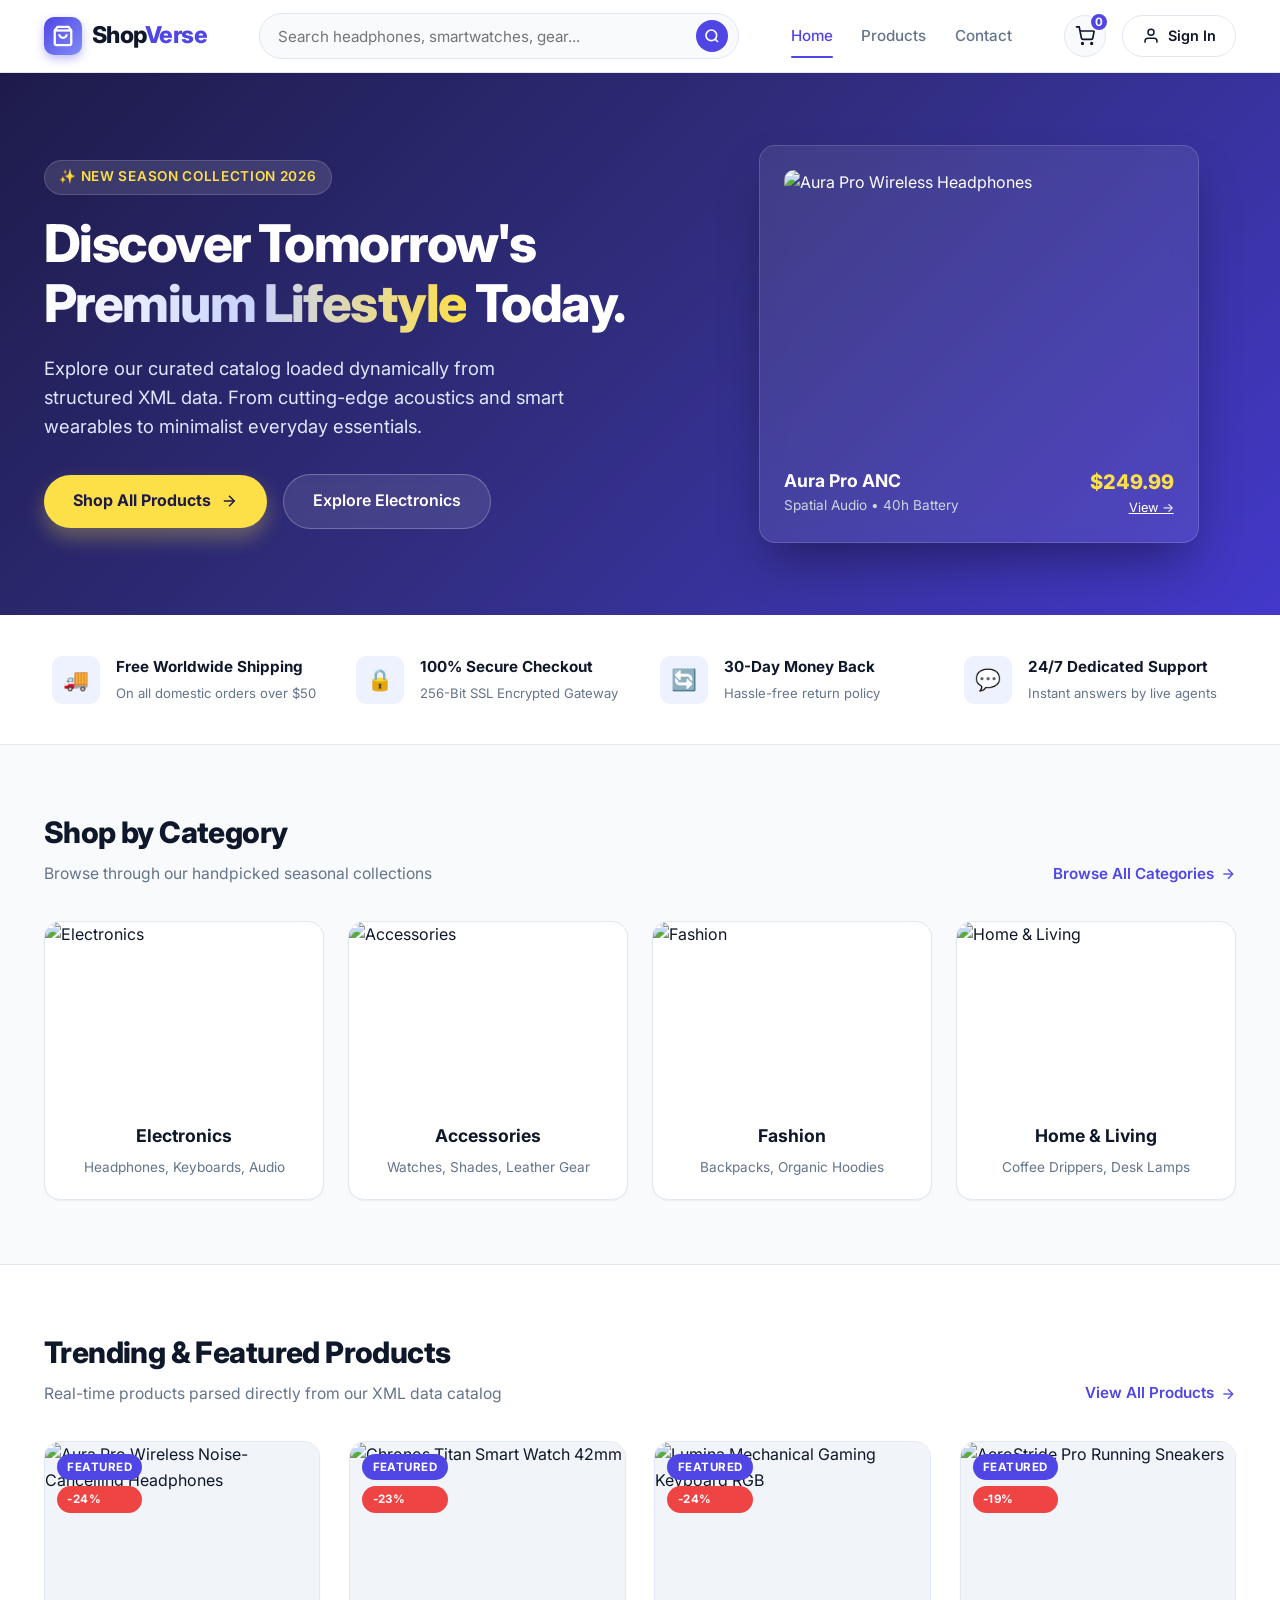
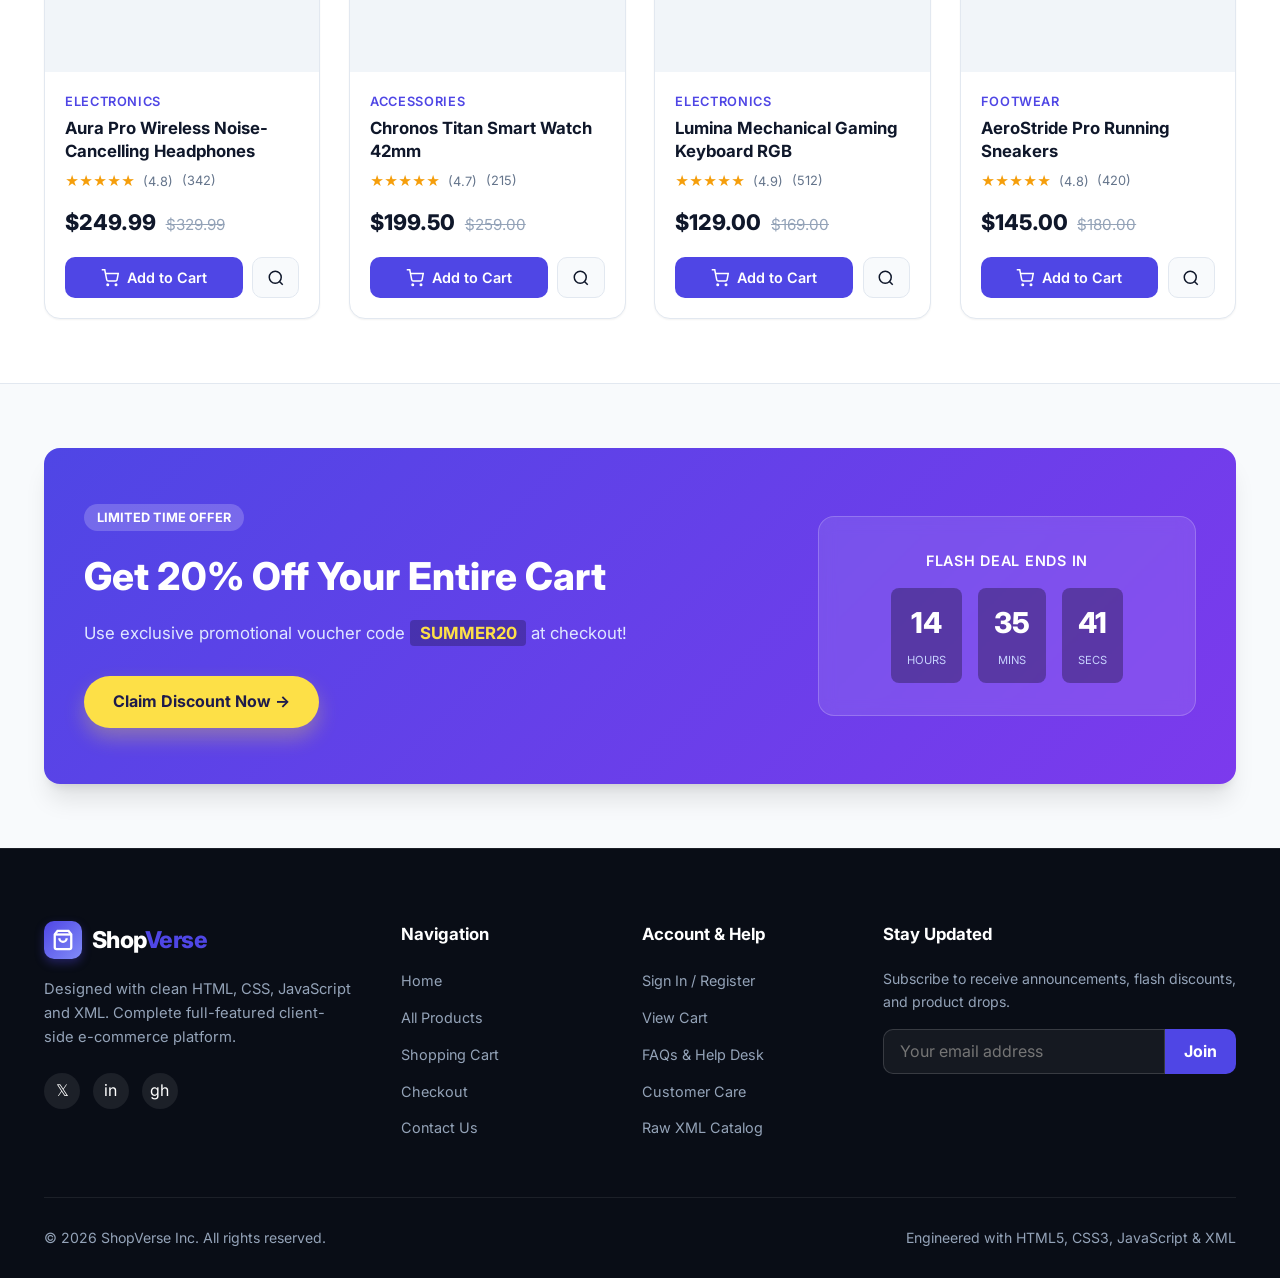
==== index.html @ 6c49ae27 "Complete e-commerce website with HTML, CSS, JS, and XML data loading" ====
<!DOCTYPE html>
<html lang="en">
<head>
    <meta charset="UTF-8">
    <meta name="viewport" content="width=device-width, initial-scale=1.0">
    <title>ShopVerse | Modern Online Shopping Experience</title>
    <link rel="stylesheet" href="css/style.css">
    <link rel="preconnect" href="https://fonts.googleapis.com">
    <link rel="preconnect" href="https://fonts.gstatic.com" crossorigin>
    <link href="https://fonts.googleapis.com/css2?family=Inter:wght@400;500;600;700;800&display=swap" rel="stylesheet">
</head>
<body>

    <!-- Header & Navigation -->
    <header class="site-header">
        <div class="container">
            <nav class="navbar">
                <!-- Brand Logo -->
                <a href="index.html" class="brand-logo">
                    <span class="logo-icon">
                        <svg width="22" height="22" viewBox="0 0 24 24" fill="none" stroke="currentColor" stroke-width="2.5"><path d="M6 2L3 6v14a2 2 0 0 0 2 2h14a2 2 0 0 0 2-2V6l-3-4z"></path><line x1="3" y1="6" x2="21" y2="6"></line><path d="M16 10a4 4 0 0 1-8 0"></path></svg>
                    </span>
                    <span>Shop<span class="accent-text">Verse</span></span>
                </a>

                <!-- Search Bar -->
                <div class="nav-search">
                    <form id="navbarSearchForm">
                        <input type="text" id="navbarSearchInput" placeholder="Search headphones, smartwatches, gear..." autocomplete="off">
                        <button type="submit" aria-label="Search">
                            <svg width="16" height="16" viewBox="0 0 24 24" fill="none" stroke="currentColor" stroke-width="2.5"><circle cx="11" cy="11" r="8"></circle><line x1="21" y1="21" x2="16.65" y2="16.65"></line></svg>
                        </button>
                    </form>
                </div>

                <!-- Navigation Links -->
                <ul class="nav-links" id="navLinks">
                    <li><a href="index.html" class="nav-link active">Home</a></li>
                    <li><a href="products.html" class="nav-link">Products</a></li>
                    <li><a href="contact.html" class="nav-link">Contact</a></li>
                </ul>

                <!-- Action Buttons & Auth -->
                <div class="nav-actions">
                    <a href="cart.html" class="cart-icon-btn" aria-label="Shopping Cart">
                        <svg width="20" height="20" viewBox="0 0 24 24" fill="none" stroke="currentColor" stroke-width="2"><circle cx="9" cy="21" r="1"></circle><circle cx="20" cy="21" r="1"></circle><path d="M1 1h4l2.68 13.39a2 2 0 0 0 2 1.61h9.72a2 2 0 0 0 2-1.61L23 6H6"></path></svg>
                        <span class="cart-badge" id="cart-badge">0</span>
                    </a>

                    <div class="nav-auth-container">
                        <!-- Populated by js/auth.js -->
                    </div>

                    <!-- Mobile Menu Hamburger -->
                    <button class="mobile-nav-toggle" id="mobileNavToggle" aria-label="Toggle Navigation">
                        <span></span>
                        <span></span>
                        <span></span>
                    </button>
                </div>
            </nav>
        </div>
    </header>

    <!-- Main Content Area -->
    <main>
        <!-- Hero Section -->
        <section class="hero-section">
            <div class="container">
                <div class="hero-grid">
                    <div class="hero-text-content">
                        <div class="hero-badge">
                            <span>✨ New Season Collection 2026</span>
                        </div>
                        <h1 class="hero-title">
                            Discover Tomorrow's <br>
                            <span class="gradient-text">Premium Lifestyle</span> Today.
                        </h1>
                        <p class="hero-desc">
                            Explore our curated catalog loaded dynamically from structured XML data. From cutting-edge acoustics and smart wearables to minimalist everyday essentials.
                        </p>
                        <div class="hero-cta">
                            <a href="products.html" class="btn-hero-primary">
                                <span>Shop All Products</span>
                                <svg width="18" height="18" viewBox="0 0 24 24" fill="none" stroke="currentColor" stroke-width="2"><line x1="5" y1="12" x2="19" y2="12"></line><polyline points="12 5 19 12 12 19"></polyline></svg>
                            </a>
                            <a href="products.html?category=Electronics" class="btn-hero-secondary">
                                Explore Electronics
                            </a>
                        </div>
                    </div>

                    <div class="hero-image-wrapper">
                        <div class="hero-main-card">
                            <img src="https://images.unsplash.com/photo-1505740420928-5e560c06d30e?w=700&auto=format&fit=crop&q=80" alt="Aura Pro Wireless Headphones">
                            <div class="hero-card-meta">
                                <div>
                                    <h4 style="color: white; font-size: 1.1rem; font-weight: 700;">Aura Pro ANC</h4>
                                    <p style="color: #cbd5e1; font-size: 0.85rem;">Spatial Audio &bull; 40h Battery</p>
                                </div>
                                <div style="text-align: right;">
                                    <span style="color: #fde047; font-size: 1.25rem; font-weight: 800;">$249.99</span>
                                    <a href="product-details.html?id=prod-101" style="display: block; font-size: 0.8rem; color: #ffffff; text-decoration: underline;">View &rarr;</a>
                                </div>
                            </div>
                        </div>
                    </div>
                </div>
            </div>
        </section>

        <!-- Features / Trust Ribbon -->
        <section class="features-ribbon">
            <div class="container">
                <div class="features-grid">
                    <div class="feature-box">
                        <div class="feature-icon">🚚</div>
                        <div class="feature-content">
                            <h4>Free Worldwide Shipping</h4>
                            <p>On all domestic orders over $50</p>
                        </div>
                    </div>
                    <div class="feature-box">
                        <div class="feature-icon">🔒</div>
                        <div class="feature-content">
                            <h4>100% Secure Checkout</h4>
                            <p>256-Bit SSL Encrypted Gateway</p>
                        </div>
                    </div>
                    <div class="feature-box">
                        <div class="feature-icon">🔄</div>
                        <div class="feature-content">
                            <h4>30-Day Money Back</h4>
                            <p>Hassle-free return policy</p>
                        </div>
                    </div>
                    <div class="feature-box">
                        <div class="feature-icon">💬</div>
                        <div class="feature-content">
                            <h4>24/7 Dedicated Support</h4>
                            <p>Instant answers by live agents</p>
                        </div>
                    </div>
                </div>
            </div>
        </section>

        <!-- Featured Categories -->
        <section class="section">
            <div class="container">
                <div class="section-header">
                    <div>
                        <h2 class="section-title">Shop by Category</h2>
                        <p class="section-subtitle">Browse through our handpicked seasonal collections</p>
                    </div>
                    <a href="products.html" class="view-all-link">
                        <span>Browse All Categories</span>
                        <svg width="16" height="16" viewBox="0 0 24 24" fill="none" stroke="currentColor" stroke-width="2"><line x1="5" y1="12" x2="19" y2="12"></line><polyline points="12 5 19 12 12 19"></polyline></svg>
                    </a>
                </div>

                <div class="categories-grid">
                    <a href="products.html?category=Electronics" class="category-card">
                        <div class="category-img-box">
                            <img src="https://images.unsplash.com/photo-1550009158-9ebf69173e03?w=500&auto=format&fit=crop&q=80" alt="Electronics">
                        </div>
                        <div class="category-info">
                            <h3>Electronics</h3>
                            <span>Headphones, Keyboards, Audio</span>
                        </div>
                    </a>

                    <a href="products.html?category=Accessories" class="category-card">
                        <div class="category-img-box">
                            <img src="https://images.unsplash.com/photo-1523275335684-37898b6baf30?w=500&auto=format&fit=crop&q=80" alt="Accessories">
                        </div>
                        <div class="category-info">
                            <h3>Accessories</h3>
                            <span>Watches, Shades, Leather Gear</span>
                        </div>
                    </a>

                    <a href="products.html?category=Fashion" class="category-card">
                        <div class="category-img-box">
                            <img src="https://images.unsplash.com/photo-1489987707025-afc232f7ea0f?w=500&auto=format&fit=crop&q=80" alt="Fashion">
                        </div>
                        <div class="category-info">
                            <h3>Fashion</h3>
                            <span>Backpacks, Organic Hoodies</span>
                        </div>
                    </a>

                    <a href="products.html?category=Home%20%26%20Living" class="category-card">
                        <div class="category-img-box">
                            <img src="https://images.unsplash.com/photo-1507473885765-e6ed057f782c?w=500&auto=format&fit=crop&q=80" alt="Home & Living">
                        </div>
                        <div class="category-info">
                            <h3>Home &amp; Living</h3>
                            <span>Coffee Drippers, Desk Lamps</span>
                        </div>
                    </a>
                </div>
            </div>
        </section>

        <!-- Featured Products (Loaded from XML) -->
        <section class="section" style="background: white; border-top: 1px solid var(--border-color); border-bottom: 1px solid var(--border-color);">
            <div class="container">
                <div class="section-header">
                    <div>
                        <h2 class="section-title">Trending &amp; Featured Products</h2>
                        <p class="section-subtitle">Real-time products parsed directly from our XML data catalog</p>
                    </div>
                    <a href="products.html" class="view-all-link">
                        <span>View All Products</span>
                        <svg width="16" height="16" viewBox="0 0 24 24" fill="none" stroke="currentColor" stroke-width="2"><line x1="5" y1="12" x2="19" y2="12"></line><polyline points="12 5 19 12 12 19"></polyline></svg>
                    </a>
                </div>

                <div id="featuredProductsContainer" class="products-grid">
                    <!-- Loaded dynamically via XML -->
                    <div style="grid-column: 1 / -1; text-align: center; padding: 3rem;">
                        <p style="color: var(--text-muted);">Loading featured products from XML...</p>
                    </div>
                </div>
            </div>
        </section>

        <!-- Flash Promo Banner -->
        <section class="section">
            <div class="container">
                <div style="background: linear-gradient(135deg, #4f46e5 0%, #7c3aed 100%); border-radius: var(--radius-lg); padding: 3.5rem 2.5rem; color: white; display: grid; grid-template-columns: 1.3fr 0.7fr; gap: 2rem; align-items: center; box-shadow: var(--shadow-xl);">
                    <div>
                        <span style="background: rgba(255, 255, 255, 0.2); padding: 0.35rem 0.8rem; border-radius: 999px; font-size: 0.8rem; font-weight: 700; text-transform: uppercase;">Limited Time Offer</span>
                        <h2 style="font-size: 2.4rem; font-weight: 800; margin: 1rem 0 0.8rem;">Get 20% Off Your Entire Cart</h2>
                        <p style="color: #e0e7ff; font-size: 1.05rem; margin-bottom: 1.8rem;">Use exclusive promotional voucher code <strong style="color: #fde047; background: rgba(0,0,0,0.25); padding: 0.2rem 0.6rem; border-radius: 4px;">SUMMER20</strong> at checkout!</p>
                        <a href="products.html" class="btn-hero-primary">Claim Discount Now &rarr;</a>
                    </div>
                    <div style="text-align: center; background: rgba(255,255,255,0.1); backdrop-filter: blur(8px); padding: 2rem; border-radius: var(--radius-lg); border: 1px solid rgba(255,255,255,0.2);">
                        <p style="font-size: 0.9rem; text-transform: uppercase; letter-spacing: 0.05em; font-weight: 600;">Flash Deal Ends In</p>
                        <div style="display: flex; justify-content: center; gap: 1rem; margin-top: 1rem;">
                            <div style="background: rgba(0,0,0,0.3); padding: 0.75rem 1rem; border-radius: 8px; min-width: 60px;">
                                <span style="font-size: 1.8rem; font-weight: 800; display: block;" id="timerHours">14</span>
                                <small style="font-size: 0.7rem; color: #c7d2fe;">HOURS</small>
                            </div>
                            <div style="background: rgba(0,0,0,0.3); padding: 0.75rem 1rem; border-radius: 8px; min-width: 60px;">
                                <span style="font-size: 1.8rem; font-weight: 800; display: block;" id="timerMinutes">35</span>
                                <small style="font-size: 0.7rem; color: #c7d2fe;">MINS</small>
                            </div>
                            <div style="background: rgba(0,0,0,0.3); padding: 0.75rem 1rem; border-radius: 8px; min-width: 60px;">
                                <span style="font-size: 1.8rem; font-weight: 800; display: block;" id="timerSeconds">42</span>
                                <small style="font-size: 0.7rem; color: #c7d2fe;">SECS</small>
                            </div>
                        </div>
                    </div>
                </div>
            </div>
        </section>
    </main>

    <!-- Footer -->
    <footer class="site-footer">
        <div class="container">
            <div class="footer-grid">
                <div class="footer-brand">
                    <a href="index.html" class="brand-logo">
                        <span class="logo-icon">
                            <svg width="22" height="22" viewBox="0 0 24 24" fill="none" stroke="currentColor" stroke-width="2.5"><path d="M6 2L3 6v14a2 2 0 0 0 2 2h14a2 2 0 0 0 2-2V6l-3-4z"></path><line x1="3" y1="6" x2="21" y2="6"></line><path d="M16 10a4 4 0 0 1-8 0"></path></svg>
                        </span>
                        <span>Shop<span class="accent-text">Verse</span></span>
                    </a>
                    <p>Designed with clean HTML, CSS, JavaScript and XML. Complete full-featured client-side e-commerce platform.</p>
                    <div style="display: flex; gap: 0.8rem;">
                        <a href="#" style="width: 36px; height: 36px; border-radius: 50%; background: rgba(255,255,255,0.08); display: flex; align-items: center; justify-content: center; color: white;">𝕏</a>
                        <a href="#" style="width: 36px; height: 36px; border-radius: 50%; background: rgba(255,255,255,0.08); display: flex; align-items: center; justify-content: center; color: white;">in</a>
                        <a href="#" style="width: 36px; height: 36px; border-radius: 50%; background: rgba(255,255,255,0.08); display: flex; align-items: center; justify-content: center; color: white;">gh</a>
                    </div>
                </div>

                <div class="footer-column">
                    <h4>Navigation</h4>
                    <ul class="footer-links">
                        <li><a href="index.html">Home</a></li>
                        <li><a href="products.html">All Products</a></li>
                        <li><a href="cart.html">Shopping Cart</a></li>
                        <li><a href="checkout.html">Checkout</a></li>
                        <li><a href="contact.html">Contact Us</a></li>
                    </ul>
                </div>

                <div class="footer-column">
                    <h4>Account &amp; Help</h4>
                    <ul class="footer-links">
                        <li><a href="login.html">Sign In / Register</a></li>
                        <li><a href="cart.html">View Cart</a></li>
                        <li><a href="contact.html#faq">FAQs &amp; Help Desk</a></li>
                        <li><a href="contact.html">Customer Care</a></li>
                        <li><a href="data/products.xml" target="_blank">Raw XML Catalog</a></li>
                    </ul>
                </div>

                <div class="footer-column">
                    <h4>Stay Updated</h4>
                    <p style="font-size: 0.88rem; margin-bottom: 0.8rem;">Subscribe to receive announcements, flash discounts, and product drops.</p>
                    <form class="newsletter-form" onsubmit="event.preventDefault(); showToast('Subscribed to newsletter!', 'success'); this.reset();">
                        <input type="email" placeholder="Your email address" required>
                        <button type="submit">Join</button>
                    </form>
                </div>
            </div>

            <div class="footer-bottom">
                <p>&copy; <span id="current-year">2026</span> ShopVerse Inc. All rights reserved.</p>
                <p>Engineered with HTML5, CSS3, JavaScript &amp; XML</p>
            </div>
        </div>
    </footer>

    <!-- Scripts -->
    <script src="js/xml-loader.js"></script>
    <script src="js/cart.js"></script>
    <script src="js/auth.js"></script>
    <script src="js/main.js"></script>
    <script>
        // Load featured products on home page
        document.addEventListener('DOMContentLoaded', async () => {
            try {
                const products = await loadProductsFromXML();
                const container = document.getElementById('featuredProductsContainer');
                const featured = products.filter(p => p.featured).slice(0, 4);

                if (featured.length === 0) {
                    container.innerHTML = '<p>No featured products found.</p>';
                    return;
                }

                container.innerHTML = featured.map(product => {
                    const discount = product.originalPrice > product.price 
                        ? Math.round(((product.originalPrice - product.price) / product.originalPrice) * 100) 
                        : 0;

                    return `
                        <div class="product-card">
                            <div class="product-image-container">
                                <img src="${product.image}" alt="${product.name}" loading="lazy">
                                <div class="product-badge-overlay">
                                    <span class="badge-tag badge-featured">Featured</span>
                                    ${discount > 0 ? `<span class="badge-tag badge-sale">-${discount}%</span>` : ''}
                                </div>
                            </div>
                            <div class="product-details">
                                <span class="product-category-text">${product.category}</span>
                                <h3 class="product-title">
                                    <a href="product-details.html?id=${product.id}">${product.name}</a>
                                </h3>
                                <div class="product-rating">
                                    ${renderStars(product.rating)}
                                    <span class="rating-number">(${product.reviewsCount})</span>
                                </div>
                                <div class="product-price-row">
                                    <span class="current-price">${formatCurrency(product.price)}</span>
                                    ${product.originalPrice > product.price ? `<span class="original-price">${formatCurrency(product.originalPrice)}</span>` : ''}
                                </div>
                                <div class="product-actions">
                                    <button class="btn-add-cart" onclick='addToCart(${JSON.stringify(product).replace(/'/g, "&#39;")}, 1)'>
                                        <svg width="18" height="18" viewBox="0 0 24 24" fill="none" stroke="currentColor" stroke-width="2"><circle cx="9" cy="21" r="1"></circle><circle cx="20" cy="21" r="1"></circle><path d="M1 1h4l2.68 13.39a2 2 0 0 0 2 1.61h9.72a2 2 0 0 0 2-1.61L23 6H6"></path></svg>
                                        <span>Add to Cart</span>
                                    </button>
                                    <a href="product-details.html?id=${product.id}" class="btn-view-details" title="View details">
                                        <svg width="18" height="18" viewBox="0 0 24 24" fill="none" stroke="currentColor" stroke-width="2"><circle cx="11" cy="11" r="8"></circle><line x1="21" y1="21" x2="16.65" y2="16.65"></line></svg>
                                    </a>
                                </div>
                            </div>
                        </div>
                    `;
                }).join('');
            } catch (err) {
                console.error('Error rendering featured products', err);
                document.getElementById('featuredProductsContainer').innerHTML = '<p class="error-msg">Could not load featured products from XML.</p>';
            }

            // Simple countdown animation
            let seconds = 42;
            let minutes = 35;
            let hours = 14;
            setInterval(() => {
                seconds--;
                if (seconds < 0) {
                    seconds = 59;
                    minutes--;
                    if (minutes < 0) {
                        minutes = 59;
                        hours--;
                    }
                }
                const secEl = document.getElementById('timerSeconds');
                const minEl = document.getElementById('timerMinutes');
                const hrEl = document.getElementById('timerHours');
                if (secEl) secEl.textContent = String(seconds).padStart(2, '0');
                if (minEl) minEl.textContent = String(minutes).padStart(2, '0');
                if (hrEl) hrEl.textContent = String(hours).padStart(2, '0');
            }, 1000);
        });
    </script>
</body>
</html>
---- css/style.css ----
/* ==========================================================================
   ShopVerse - Modern E-Commerce Design System
   ========================================================================== */

:root {
    --primary: #4f46e5;
    --primary-hover: #4338ca;
    --primary-light: #eef2ff;
    --accent: #f59e0b;
    --accent-hover: #d97706;
    --success: #10b981;
    --danger: #ef4444;
    --text-main: #0f172a;
    --text-muted: #64748b;
    --text-light: #94a3b8;
    --bg-body: #f8fafc;
    --bg-card: #ffffff;
    --bg-dark: #0f172a;
    --bg-darker: #020617;
    --border-color: #e2e8f0;
    --border-hover: #cbd5e1;
    --radius-sm: 6px;
    --radius-md: 10px;
    --radius-lg: 16px;
    --radius-full: 9999px;
    --shadow-sm: 0 1px 2px 0 rgb(0 0 0 / 0.05);
    --shadow-md: 0 4px 6px -1px rgb(0 0 0 / 0.1), 0 2px 4px -2px rgb(0 0 0 / 0.1);
    --shadow-lg: 0 10px 15px -3px rgb(0 0 0 / 0.1), 0 4px 6px -4px rgb(0 0 0 / 0.1);
    --shadow-xl: 0 20px 25px -5px rgb(0 0 0 / 0.1), 0 8px 10px -6px rgb(0 0 0 / 0.1);
    --transition: all 0.2s cubic-bezier(0.4, 0, 0.2, 1);
    --font-sans: 'Inter', -apple-system, BlinkMacSystemFont, 'Segoe UI', Roboto, Helvetica, Arial, sans-serif;
}

* {
    box-sizing: border-box;
    margin: 0;
    padding: 0;
}

body {
    font-family: var(--font-sans);
    background-color: var(--bg-body);
    color: var(--text-main);
    line-height: 1.6;
    display: flex;
    flex-direction: column;
    min-height: 100vh;
    -webkit-font-smoothing: antialiased;
}

a {
    color: inherit;
    text-decoration: none;
    transition: var(--transition);
}

img {
    max-width: 100%;
    height: auto;
    display: block;
}

button, input, select, textarea {
    font-family: inherit;
    font-size: inherit;
}

.container {
    width: 100%;
    max-width: 1240px;
    margin: 0 auto;
    padding: 0 1.5rem;
}

/* ==========================================================================
   Navigation Bar
   ========================================================================== */
.site-header {
    background: #ffffff;
    border-bottom: 1px solid var(--border-color);
    position: sticky;
    top: 0;
    z-index: 100;
    box-shadow: 0 2px 4px rgba(0,0,0,0.02);
}

.navbar {
    display: flex;
    align-items: center;
    justify-content: space-between;
    height: 72px;
    gap: 1.5rem;
}

.brand-logo {
    display: flex;
    align-items: center;
    gap: 0.6rem;
    font-weight: 800;
    font-size: 1.45rem;
    color: var(--text-main);
    letter-spacing: -0.02em;
}

.brand-logo .logo-icon {
    width: 38px;
    height: 38px;
    background: linear-gradient(135deg, var(--primary), #818cf8);
    color: white;
    border-radius: var(--radius-md);
    display: flex;
    align-items: center;
    justify-content: center;
    box-shadow: 0 4px 10px rgba(79, 70, 229, 0.35);
}

.brand-logo .accent-text {
    color: var(--primary);
}

.nav-search {
    flex: 1;
    max-width: 480px;
    position: relative;
}

.nav-search form {
    display: flex;
    align-items: center;
    background: var(--bg-body);
    border: 1px solid var(--border-color);
    border-radius: var(--radius-full);
    padding: 0.4rem 0.6rem 0.4rem 1.1rem;
    transition: var(--transition);
}

.nav-search form:focus-within {
    border-color: var(--primary);
    background: #ffffff;
    box-shadow: 0 0 0 3px rgba(79, 70, 229, 0.12);
}

.nav-search input {
    flex: 1;
    border: none;
    background: transparent;
    outline: none;
    font-size: 0.95rem;
    color: var(--text-main);
}

.nav-search button {
    border: none;
    background: var(--primary);
    color: white;
    width: 32px;
    height: 32px;
    border-radius: 50%;
    cursor: pointer;
    display: flex;
    align-items: center;
    justify-content: center;
    transition: var(--transition);
}

.nav-search button:hover {
    background: var(--primary-hover);
}

.nav-links {
    display: flex;
    align-items: center;
    list-style: none;
    gap: 1.8rem;
}

.nav-link {
    font-weight: 500;
    color: var(--text-muted);
    font-size: 0.95rem;
    padding: 0.4rem 0;
    position: relative;
}

.nav-link:hover, .nav-link.active {
    color: var(--primary);
}

.nav-link.active::after {
    content: '';
    position: absolute;
    bottom: -6px;
    left: 0;
    right: 0;
    height: 2px;
    background: var(--primary);
    border-radius: 2px;
}

.nav-actions {
    display: flex;
    align-items: center;
    gap: 1rem;
}

.cart-icon-btn {
    position: relative;
    display: flex;
    align-items: center;
    justify-content: center;
    width: 42px;
    height: 42px;
    border-radius: var(--radius-full);
    background: var(--bg-body);
    border: 1px solid var(--border-color);
    color: var(--text-main);
    transition: var(--transition);
}

.cart-icon-btn:hover {
    background: var(--primary-light);
    color: var(--primary);
    border-color: #c7d2fe;
}

.cart-badge {
    position: absolute;
    top: -4px;
    right: -4px;
    background: var(--primary);
    color: white;
    font-size: 0.72rem;
    font-weight: 700;
    min-width: 20px;
    height: 20px;
    border-radius: 10px;
    display: flex;
    align-items: center;
    justify-content: center;
    padding: 0 4px;
    border: 2px solid white;
    transition: transform 0.2s;
}

.badge-pop {
    transform: scale(1.3);
}

.nav-btn {
    display: inline-flex;
    align-items: center;
    gap: 0.5rem;
    padding: 0.55rem 1.2rem;
    font-weight: 600;
    font-size: 0.9rem;
    border-radius: var(--radius-full);
    cursor: pointer;
    transition: var(--transition);
}

.nav-btn-outline {
    border: 1px solid var(--border-color);
    background: white;
    color: var(--text-main);
}

.nav-btn-outline:hover {
    border-color: var(--primary);
    color: var(--primary);
    background: var(--primary-light);
}

.nav-btn-primary {
    background: var(--primary);
    color: white;
    border: 1px solid transparent;
}

.nav-btn-primary:hover {
    background: var(--primary-hover);
    box-shadow: 0 4px 12px rgba(79, 70, 229, 0.3);
}

/* User Menu & Dropdown */
.user-menu-wrapper {
    position: relative;
}

.user-menu-btn {
    display: flex;
    align-items: center;
    gap: 0.6rem;
    background: white;
    border: 1px solid var(--border-color);
    padding: 0.4rem 0.8rem 0.4rem 0.4rem;
    border-radius: var(--radius-full);
    cursor: pointer;
    transition: var(--transition);
}

.user-menu-btn:hover {
    border-color: var(--primary);
}

.user-avatar {
    width: 32px;
    height: 32px;
    background: var(--primary);
    color: white;
    border-radius: 50%;
    display: flex;
    align-items: center;
    justify-content: center;
    font-weight: 700;
    font-size: 0.9rem;
}

.user-name {
    font-weight: 600;
    font-size: 0.9rem;
    color: var(--text-main);
}

.user-dropdown-menu {
    position: absolute;
    top: calc(100% + 8px);
    right: 0;
    width: 220px;
    background: white;
    border: 1px solid var(--border-color);
    border-radius: var(--radius-md);
    box-shadow: var(--shadow-xl);
    padding: 0.5rem 0;
    display: none;
    z-index: 200;
}

.user-dropdown-menu.show {
    display: block;
    animation: fadeInDown 0.2s ease-out;
}

.dropdown-header {
    padding: 0.75rem 1rem;
    border-bottom: 1px solid var(--border-color);
    display: flex;
    flex-direction: column;
}

.dropdown-header small {
    color: var(--text-muted);
}

.dropdown-item {
    display: block;
    width: 100%;
    padding: 0.6rem 1rem;
    font-size: 0.9rem;
    color: var(--text-main);
    text-align: left;
    background: transparent;
    border: none;
    cursor: pointer;
}

.dropdown-item:hover {
    background: var(--bg-body);
    color: var(--primary);
}

.dropdown-divider {
    border: none;
    border-top: 1px solid var(--border-color);
    margin: 0.4rem 0;
}

.dropdown-logout-btn {
    color: var(--danger);
    font-weight: 600;
}

.dropdown-logout-btn:hover {
    background: #fef2f2;
    color: #dc2626;
}

/* Mobile Toggle */
.mobile-nav-toggle {
    display: none;
    background: none;
    border: none;
    cursor: pointer;
    flex-direction: column;
    gap: 5px;
    padding: 6px;
}

.mobile-nav-toggle span {
    width: 24px;
    height: 2px;
    background: var(--text-main);
    border-radius: 2px;
    transition: var(--transition);
}

/* ==========================================================================
   Hero Section
   ========================================================================== */
.hero-section {
    background: linear-gradient(135deg, #1e1b4b 0%, #312e81 50%, #4338ca 100%);
    color: white;
    padding: 4.5rem 0;
    position: relative;
    overflow: hidden;
}

.hero-grid {
    display: grid;
    grid-template-columns: 1.1fr 0.9fr;
    align-items: center;
    gap: 3rem;
}

.hero-badge {
    display: inline-flex;
    align-items: center;
    gap: 0.5rem;
    background: rgba(255, 255, 255, 0.12);
    backdrop-filter: blur(8px);
    padding: 0.35rem 0.9rem;
    border-radius: var(--radius-full);
    font-size: 0.85rem;
    font-weight: 600;
    letter-spacing: 0.05em;
    text-transform: uppercase;
    color: #fde047;
    margin-bottom: 1.2rem;
    border: 1px solid rgba(255, 255, 255, 0.15);
}

.hero-title {
    font-size: 3.25rem;
    font-weight: 800;
    line-height: 1.15;
    margin-bottom: 1.25rem;
    letter-spacing: -0.03em;
}

.hero-title .gradient-text {
    background: linear-gradient(to right, #ffffff, #c7d2fe, #fde047);
    -webkit-background-clip: text;
    -webkit-text-fill-color: transparent;
}

.hero-desc {
    font-size: 1.15rem;
    color: #e0e7ff;
    margin-bottom: 2rem;
    max-width: 520px;
    line-height: 1.6;
}

.hero-cta {
    display: flex;
    align-items: center;
    gap: 1rem;
    flex-wrap: wrap;
}

.btn-hero-primary {
    background: #fde047;
    color: #1e1b4b;
    padding: 0.85rem 1.8rem;
    font-weight: 700;
    font-size: 1rem;
    border-radius: var(--radius-full);
    display: inline-flex;
    align-items: center;
    gap: 0.6rem;
    box-shadow: 0 10px 20px rgba(253, 224, 71, 0.3);
}

.btn-hero-primary:hover {
    background: #fef08a;
    transform: translateY(-2px);
    box-shadow: 0 14px 24px rgba(253, 224, 71, 0.4);
}

.btn-hero-secondary {
    background: rgba(255, 255, 255, 0.1);
    color: white;
    border: 1px solid rgba(255, 255, 255, 0.25);
    padding: 0.85rem 1.8rem;
    font-weight: 600;
    font-size: 1rem;
    border-radius: var(--radius-full);
    backdrop-filter: blur(4px);
}

.btn-hero-secondary:hover {
    background: rgba(255, 255, 255, 0.2);
    color: white;
}

.hero-image-wrapper {
    position: relative;
    display: flex;
    justify-content: center;
}

.hero-main-card {
    background: rgba(255, 255, 255, 0.08);
    backdrop-filter: blur(12px);
    border: 1px solid rgba(255, 255, 255, 0.15);
    border-radius: var(--radius-lg);
    padding: 1.5rem;
    box-shadow: 0 25px 50px -12px rgba(0, 0, 0, 0.4);
    max-width: 440px;
    width: 100%;
}

.hero-main-card img {
    border-radius: var(--radius-md);
    width: 100%;
    height: 280px;
    object-fit: cover;
}

.hero-card-meta {
    margin-top: 1rem;
    display: flex;
    justify-content: space-between;
    align-items: center;
}

/* ==========================================================================
   Features Ribbon
   ========================================================================== */
.features-ribbon {
    background: white;
    border-bottom: 1px solid var(--border-color);
    padding: 2rem 0;
}

.features-grid {
    display: grid;
    grid-template-columns: repeat(4, 1fr);
    gap: 1.5rem;
}

.feature-box {
    display: flex;
    align-items: center;
    gap: 1rem;
    padding: 0.5rem;
}

.feature-icon {
    width: 48px;
    height: 48px;
    background: var(--primary-light);
    color: var(--primary);
    border-radius: var(--radius-md);
    display: flex;
    align-items: center;
    justify-content: center;
    flex-shrink: 0;
    font-size: 1.3rem;
}

.feature-content h4 {
    font-size: 0.95rem;
    font-weight: 700;
    margin-bottom: 0.2rem;
}

.feature-content p {
    font-size: 0.82rem;
    color: var(--text-muted);
}

/* ==========================================================================
   Categories Section
   ========================================================================== */
.section {
    padding: 4rem 0;
}

.section-header {
    display: flex;
    justify-content: space-between;
    align-items: flex-end;
    margin-bottom: 2.2rem;
}

.section-title {
    font-size: 1.85rem;
    font-weight: 800;
    letter-spacing: -0.02em;
    color: var(--text-main);
}

.section-subtitle {
    color: var(--text-muted);
    font-size: 0.98rem;
    margin-top: 0.3rem;
}

.view-all-link {
    color: var(--primary);
    font-weight: 600;
    font-size: 0.95rem;
    display: inline-flex;
    align-items: center;
    gap: 0.4rem;
}

.view-all-link:hover {
    gap: 0.7rem;
}

.categories-grid {
    display: grid;
    grid-template-columns: repeat(4, 1fr);
    gap: 1.5rem;
}

.category-card {
    background: white;
    border-radius: var(--radius-lg);
    border: 1px solid var(--border-color);
    overflow: hidden;
    transition: var(--transition);
    position: relative;
    box-shadow: var(--shadow-sm);
    display: block;
}

.category-card:hover {
    transform: translateY(-4px);
    box-shadow: var(--shadow-lg);
    border-color: #c7d2fe;
}

.category-img-box {
    height: 180px;
    overflow: hidden;
    position: relative;
}

.category-img-box img {
    width: 100%;
    height: 100%;
    object-fit: cover;
    transition: transform 0.4s ease;
}

.category-card:hover .category-img-box img {
    transform: scale(1.08);
}

.category-info {
    padding: 1.2rem;
    text-align: center;
}

.category-info h3 {
    font-size: 1.1rem;
    font-weight: 700;
    margin-bottom: 0.25rem;
}

.category-info span {
    font-size: 0.85rem;
    color: var(--text-muted);
}

/* ==========================================================================
   Product Card Component
   ========================================================================== */
.products-grid {
    display: grid;
    grid-template-columns: repeat(auto-fill, minmax(260px, 1fr));
    gap: 1.8rem;
}

.product-card {
    background: white;
    border: 1px solid var(--border-color);
    border-radius: var(--radius-lg);
    overflow: hidden;
    transition: var(--transition);
    display: flex;
    flex-direction: column;
    box-shadow: var(--shadow-sm);
    position: relative;
}

.product-card:hover {
    transform: translateY(-5px);
    box-shadow: var(--shadow-lg);
    border-color: #cbd5e1;
}

.product-image-container {
    height: 230px;
    overflow: hidden;
    background: #f1f5f9;
    position: relative;
}

.product-image-container img {
    width: 100%;
    height: 100%;
    object-fit: cover;
    transition: transform 0.35s ease;
}

.product-card:hover .product-image-container img {
    transform: scale(1.06);
}

.product-badge-overlay {
    position: absolute;
    top: 12px;
    left: 12px;
    display: flex;
    flex-direction: column;
    gap: 6px;
    z-index: 2;
}

.badge-tag {
    padding: 0.25rem 0.65rem;
    font-size: 0.72rem;
    font-weight: 700;
    text-transform: uppercase;
    border-radius: var(--radius-full);
    letter-spacing: 0.04em;
}

.badge-sale {
    background: #ef4444;
    color: white;
}

.badge-featured {
    background: var(--primary);
    color: white;
}

.badge-category {
    background: rgba(15, 23, 42, 0.75);
    color: white;
    backdrop-filter: blur(4px);
}

.product-details {
    padding: 1.25rem;
    display: flex;
    flex-direction: column;
    flex: 1;
}

.product-category-text {
    font-size: 0.8rem;
    font-weight: 600;
    color: var(--primary);
    text-transform: uppercase;
    letter-spacing: 0.05em;
    margin-bottom: 0.3rem;
}

.product-title {
    font-size: 1.05rem;
    font-weight: 700;
    color: var(--text-main);
    line-height: 1.35;
    margin-bottom: 0.5rem;
    display: -webkit-box;
    -webkit-line-clamp: 2;
    -webkit-box-orient: vertical;
    overflow: hidden;
}

.product-title a:hover {
    color: var(--primary);
}

.product-rating {
    display: flex;
    align-items: center;
    gap: 0.3rem;
    font-size: 0.85rem;
    margin-bottom: 0.8rem;
}

.star-filled {
    color: #f59e0b;
}

.star-half {
    color: #f59e0b;
}

.star-empty {
    color: #cbd5e1;
}

.rating-number {
    color: var(--text-muted);
    font-size: 0.8rem;
    margin-left: 0.25rem;
}

.product-price-row {
    display: flex;
    align-items: baseline;
    gap: 0.6rem;
    margin-top: auto;
    margin-bottom: 1.1rem;
}

.current-price {
    font-size: 1.35rem;
    font-weight: 800;
    color: var(--text-main);
}

.original-price {
    font-size: 0.95rem;
    color: var(--text-light);
    text-decoration: line-through;
}

.discount-pill {
    background: #dcfce7;
    color: #15803d;
    font-size: 0.75rem;
    font-weight: 700;
    padding: 0.15rem 0.5rem;
    border-radius: var(--radius-full);
}

.product-actions {
    display: grid;
    grid-template-columns: 1fr auto;
    gap: 0.6rem;
}

.btn-add-cart {
    background: var(--primary);
    color: white;
    border: none;
    border-radius: var(--radius-md);
    padding: 0.65rem 1rem;
    font-weight: 600;
    font-size: 0.9rem;
    cursor: pointer;
    display: flex;
    align-items: center;
    justify-content: center;
    gap: 0.5rem;
    transition: var(--transition);
}

.btn-add-cart:hover {
    background: var(--primary-hover);
}

.btn-view-details {
    background: var(--bg-body);
    color: var(--text-main);
    border: 1px solid var(--border-color);
    border-radius: var(--radius-md);
    padding: 0.65rem 0.85rem;
    display: flex;
    align-items: center;
    justify-content: center;
    transition: var(--transition);
}

.btn-view-details:hover {
    background: white;
    border-color: var(--primary);
    color: var(--primary);
}

/* ==========================================================================
   Products Page - Filter Sidebar & Toolbar
   ========================================================================== */
.page-header {
    background: white;
    border-bottom: 1px solid var(--border-color);
    padding: 2.5rem 0;
    margin-bottom: 2.5rem;
}

.page-header h1 {
    font-size: 2.2rem;
    font-weight: 800;
    letter-spacing: -0.02em;
    margin-bottom: 0.4rem;
}

.breadcrumb {
    display: flex;
    align-items: center;
    gap: 0.5rem;
    font-size: 0.88rem;
    color: var(--text-muted);
}

.breadcrumb a:hover {
    color: var(--primary);
}

.breadcrumb-separator {
    color: var(--text-light);
}

.products-layout {
    display: grid;
    grid-template-columns: 280px 1fr;
    gap: 2.5rem;
    align-items: start;
}

.filter-sidebar {
    background: white;
    border: 1px solid var(--border-color);
    border-radius: var(--radius-lg);
    padding: 1.5rem;
    position: sticky;
    top: 90px;
}

.filter-header {
    display: flex;
    justify-content: space-between;
    align-items: center;
    margin-bottom: 1.5rem;
    padding-bottom: 0.8rem;
    border-bottom: 1px solid var(--border-color);
}

.filter-header h3 {
    font-size: 1.15rem;
    font-weight: 700;
}

.btn-reset-filters {
    background: none;
    border: none;
    color: var(--primary);
    font-size: 0.85rem;
    font-weight: 600;
    cursor: pointer;
}

.btn-reset-filters:hover {
    text-decoration: underline;
}

.filter-group {
    margin-bottom: 1.8rem;
}

.filter-group-title {
    font-size: 0.95rem;
    font-weight: 700;
    margin-bottom: 0.8rem;
    color: var(--text-main);
}

.category-filter-list {
    list-style: none;
    display: flex;
    flex-direction: column;
    gap: 0.5rem;
}

.category-filter-btn {
    display: flex;
    justify-content: space-between;
    align-items: center;
    width: 100%;
    padding: 0.5rem 0.75rem;
    background: transparent;
    border: 1px solid transparent;
    border-radius: var(--radius-md);
    cursor: pointer;
    font-size: 0.9rem;
    color: var(--text-muted);
    transition: var(--transition);
    text-align: left;
}

.category-filter-btn:hover, .category-filter-btn.active {
    background: var(--primary-light);
    color: var(--primary);
    font-weight: 600;
}

.price-range-inputs {
    display: flex;
    flex-direction: column;
    gap: 0.8rem;
}

.price-slider {
    width: 100%;
    accent-color: var(--primary);
}

.price-labels {
    display: flex;
    justify-content: space-between;
    font-size: 0.88rem;
    font-weight: 600;
    color: var(--text-muted);
}

.stock-toggle-label {
    display: flex;
    align-items: center;
    gap: 0.6rem;
    font-size: 0.92rem;
    cursor: pointer;
}

/* Products Toolbar */
.products-toolbar {
    background: white;
    border: 1px solid var(--border-color);
    border-radius: var(--radius-md);
    padding: 0.9rem 1.25rem;
    margin-bottom: 1.8rem;
    display: flex;
    justify-content: space-between;
    align-items: center;
    flex-wrap: wrap;
    gap: 1rem;
}

.products-count {
    font-size: 0.92rem;
    color: var(--text-muted);
}

.products-count strong {
    color: var(--text-main);
}

.toolbar-controls {
    display: flex;
    align-items: center;
    gap: 1rem;
}

.sort-select {
    padding: 0.45rem 1rem;
    border: 1px solid var(--border-color);
    border-radius: var(--radius-md);
    background: white;
    font-size: 0.9rem;
    color: var(--text-main);
    cursor: pointer;
    outline: none;
}

.sort-select:focus {
    border-color: var(--primary);
}

.search-filter-input {
    padding: 0.45rem 1rem;
    border: 1px solid var(--border-color);
    border-radius: var(--radius-md);
    font-size: 0.9rem;
    min-width: 220px;
    outline: none;
}

.search-filter-input:focus {
    border-color: var(--primary);
}

.empty-state {
    text-align: center;
    padding: 4rem 2rem;
    background: white;
    border-radius: var(--radius-lg);
    border: 1px dashed var(--border-color);
}

.empty-state-icon {
    font-size: 3rem;
    margin-bottom: 1rem;
    color: var(--text-light);
}

.empty-state h3 {
    font-size: 1.3rem;
    font-weight: 700;
    margin-bottom: 0.5rem;
}

.empty-state p {
    color: var(--text-muted);
    margin-bottom: 1.5rem;
}

/* ==========================================================================
   Product Details Page
   ========================================================================== */
.product-detail-grid {
    display: grid;
    grid-template-columns: 1fr 1.15fr;
    gap: 3.5rem;
    background: white;
    padding: 2.5rem;
    border-radius: var(--radius-lg);
    border: 1px solid var(--border-color);
    box-shadow: var(--shadow-sm);
    margin-bottom: 3rem;
}

.detail-gallery {
    display: flex;
    flex-direction: column;
    gap: 1rem;
}

.main-image-frame {
    width: 100%;
    height: 480px;
    background: #f8fafc;
    border-radius: var(--radius-lg);
    overflow: hidden;
    border: 1px solid var(--border-color);
    display: flex;
    align-items: center;
    justify-content: center;
}

.main-image-frame img {
    width: 100%;
    height: 100%;
    object-fit: cover;
}

.detail-content {
    display: flex;
    flex-direction: column;
}

.detail-badge-row {
    display: flex;
    gap: 0.6rem;
    margin-bottom: 0.8rem;
}

.detail-title {
    font-size: 2.2rem;
    font-weight: 800;
    line-height: 1.25;
    margin-bottom: 1rem;
    color: var(--text-main);
}

.detail-rating-row {
    display: flex;
    align-items: center;
    gap: 1rem;
    margin-bottom: 1.5rem;
    padding-bottom: 1.2rem;
    border-bottom: 1px solid var(--border-color);
}

.detail-price-box {
    display: flex;
    align-items: baseline;
    gap: 1rem;
    margin-bottom: 1.5rem;
}

.detail-price {
    font-size: 2.2rem;
    font-weight: 800;
    color: var(--primary);
}

.detail-original-price {
    font-size: 1.2rem;
    color: var(--text-light);
    text-decoration: line-through;
}

.detail-desc {
    font-size: 1.05rem;
    color: var(--text-muted);
    line-height: 1.7;
    margin-bottom: 2rem;
}

.detail-meta-box {
    background: var(--bg-body);
    border-radius: var(--radius-md);
    padding: 1.25rem;
    margin-bottom: 2rem;
    display: grid;
    grid-template-columns: repeat(2, 1fr);
    gap: 1rem;
    font-size: 0.9rem;
}

.detail-meta-item strong {
    color: var(--text-main);
    display: block;
    margin-bottom: 0.15rem;
}

.detail-meta-item span {
    color: var(--text-muted);
}

.stock-indicator {
    display: inline-flex;
    align-items: center;
    gap: 0.4rem;
    font-weight: 600;
}

.stock-indicator.in-stock {
    color: var(--success);
}

.stock-indicator.out-of-stock {
    color: var(--danger);
}

.detail-actions-row {
    display: flex;
    align-items: center;
    gap: 1.2rem;
    margin-bottom: 2rem;
}

.qty-control {
    display: flex;
    align-items: center;
    border: 1px solid var(--border-color);
    border-radius: var(--radius-md);
    background: white;
    height: 48px;
}

.qty-btn {
    width: 44px;
    height: 100%;
    background: transparent;
    border: none;
    font-size: 1.2rem;
    font-weight: 700;
    cursor: pointer;
    color: var(--text-main);
    transition: var(--transition);
}

.qty-btn:hover {
    background: var(--bg-body);
    color: var(--primary);
}

.qty-input {
    width: 50px;
    height: 100%;
    border: none;
    text-align: center;
    font-weight: 700;
    font-size: 1rem;
    outline: none;
}

.btn-detail-add-cart {
    flex: 1;
    height: 48px;
    background: var(--primary);
    color: white;
    border: none;
    border-radius: var(--radius-md);
    font-size: 1rem;
    font-weight: 700;
    cursor: pointer;
    display: flex;
    align-items: center;
    justify-content: center;
    gap: 0.6rem;
    transition: var(--transition);
}

.btn-detail-add-cart:hover {
    background: var(--primary-hover);
    box-shadow: 0 4px 14px rgba(79, 70, 229, 0.35);
}

.btn-detail-buy-now {
    height: 48px;
    padding: 0 1.5rem;
    background: #0f172a;
    color: white;
    border: none;
    border-radius: var(--radius-md);
    font-size: 1rem;
    font-weight: 700;
    cursor: pointer;
    transition: var(--transition);
}

.btn-detail-buy-now:hover {
    background: #1e293b;
}

/* Specifications Table */
.specs-card {
    background: white;
    border: 1px solid var(--border-color);
    border-radius: var(--radius-lg);
    padding: 2rem;
    margin-bottom: 3rem;
}

.specs-card h3 {
    font-size: 1.4rem;
    font-weight: 800;
    margin-bottom: 1.5rem;
}

.specs-table {
    width: 100%;
    border-collapse: collapse;
}

.specs-table th, .specs-table td {
    padding: 0.9rem 1.2rem;
    border-bottom: 1px solid var(--border-color);
    text-align: left;
}

.specs-table th {
    width: 35%;
    font-weight: 600;
    color: var(--text-muted);
    background: var(--bg-body);
}

.specs-table td {
    font-weight: 500;
    color: var(--text-main);
}

/* ==========================================================================
   Shopping Cart Page
   ========================================================================== */
.cart-layout {
    display: grid;
    grid-template-columns: 1fr 380px;
    gap: 2.5rem;
    align-items: start;
}

.cart-items-box {
    background: white;
    border: 1px solid var(--border-color);
    border-radius: var(--radius-lg);
    overflow: hidden;
    box-shadow: var(--shadow-sm);
}

.cart-box-header {
    padding: 1.25rem 1.8rem;
    border-bottom: 1px solid var(--border-color);
    display: flex;
    justify-content: space-between;
    align-items: center;
}

.cart-box-header h2 {
    font-size: 1.3rem;
    font-weight: 700;
}

.cart-item-row {
    display: grid;
    grid-template-columns: 100px 1fr auto auto auto;
    align-items: center;
    gap: 1.5rem;
    padding: 1.5rem 1.8rem;
    border-bottom: 1px solid var(--border-color);
}

.cart-item-row:last-child {
    border-bottom: none;
}

.cart-item-thumb {
    width: 100px;
    height: 100px;
    border-radius: var(--radius-md);
    overflow: hidden;
    background: #f1f5f9;
}

.cart-item-thumb img {
    width: 100%;
    height: 100%;
    object-fit: cover;
}

.cart-item-info h4 {
    font-size: 1.05rem;
    font-weight: 700;
    margin-bottom: 0.3rem;
}

.cart-item-info p {
    font-size: 0.85rem;
    color: var(--text-muted);
}

.cart-item-price {
    font-weight: 700;
    font-size: 1.1rem;
    color: var(--text-main);
}

.cart-item-remove-btn {
    background: none;
    border: none;
    color: var(--text-light);
    cursor: pointer;
    padding: 6px;
    border-radius: 50%;
    display: flex;
    align-items: center;
    justify-content: center;
    transition: var(--transition);
}

.cart-item-remove-btn:hover {
    color: var(--danger);
    background: #fee2e2;
}

.cart-footer-actions {
    padding: 1.2rem 1.8rem;
    background: var(--bg-body);
    display: flex;
    justify-content: space-between;
    align-items: center;
}

/* Order Summary Box */
.order-summary-box {
    background: white;
    border: 1px solid var(--border-color);
    border-radius: var(--radius-lg);
    padding: 1.8rem;
    box-shadow: var(--shadow-sm);
    position: sticky;
    top: 90px;
}

.order-summary-box h3 {
    font-size: 1.25rem;
    font-weight: 800;
    margin-bottom: 1.25rem;
    padding-bottom: 0.8rem;
    border-bottom: 1px solid var(--border-color);
}

.free-shipping-progress {
    background: var(--primary-light);
    border: 1px solid #c7d2fe;
    border-radius: var(--radius-md);
    padding: 0.9rem;
    margin-bottom: 1.5rem;
}

.shipping-progress-text {
    font-size: 0.85rem;
    font-weight: 600;
    color: var(--primary-hover);
    margin-bottom: 0.5rem;
}

.progress-bar-bg {
    height: 8px;
    background: #e2e8f0;
    border-radius: 4px;
    overflow: hidden;
}

.progress-bar-fill {
    height: 100%;
    background: var(--primary);
    border-radius: 4px;
    transition: width 0.3s ease;
}

.summary-line {
    display: flex;
    justify-content: space-between;
    margin-bottom: 0.9rem;
    font-size: 0.95rem;
    color: var(--text-muted);
}

.summary-line strong {
    color: var(--text-main);
}

.summary-total-line {
    display: flex;
    justify-content: space-between;
    margin-top: 1.2rem;
    padding-top: 1.2rem;
    border-top: 2px dashed var(--border-color);
    font-size: 1.25rem;
    font-weight: 800;
    color: var(--text-main);
}

.coupon-box {
    margin: 1.4rem 0;
}

.coupon-input-group {
    display: flex;
    gap: 0.5rem;
}

.coupon-input-group input {
    flex: 1;
    padding: 0.6rem 0.9rem;
    border: 1px solid var(--border-color);
    border-radius: var(--radius-md);
    text-transform: uppercase;
    font-size: 0.9rem;
}

.btn-apply-coupon {
    padding: 0.6rem 1rem;
    background: var(--bg-dark);
    color: white;
    border: none;
    border-radius: var(--radius-md);
    font-weight: 600;
    font-size: 0.85rem;
    cursor: pointer;
}

.coupon-applied-tag {
    margin-top: 0.5rem;
    display: inline-flex;
    align-items: center;
    gap: 0.5rem;
    background: #dcfce7;
    color: #166534;
    padding: 0.3rem 0.6rem;
    border-radius: var(--radius-sm);
    font-size: 0.8rem;
    font-weight: 600;
}

.btn-checkout-proceed {
    display: block;
    width: 100%;
    padding: 0.95rem;
    background: var(--primary);
    color: white;
    text-align: center;
    border: none;
    border-radius: var(--radius-md);
    font-size: 1.05rem;
    font-weight: 700;
    cursor: pointer;
    margin-top: 1.5rem;
    transition: var(--transition);
}

.btn-checkout-proceed:hover {
    background: var(--primary-hover);
    box-shadow: 0 4px 14px rgba(79, 70, 229, 0.35);
}

/* ==========================================================================
   Checkout Page
   ========================================================================== */
.checkout-layout {
    display: grid;
    grid-template-columns: 1fr 400px;
    gap: 2.5rem;
    align-items: start;
}

.checkout-forms-wrapper {
    display: flex;
    flex-direction: column;
    gap: 2rem;
}

.checkout-step-card {
    background: white;
    border: 1px solid var(--border-color);
    border-radius: var(--radius-lg);
    padding: 2rem;
    box-shadow: var(--shadow-sm);
}

.step-card-header {
    display: flex;
    align-items: center;
    gap: 1rem;
    margin-bottom: 1.5rem;
    padding-bottom: 1rem;
    border-bottom: 1px solid var(--border-color);
}

.step-number {
    width: 32px;
    height: 32px;
    background: var(--primary);
    color: white;
    border-radius: 50%;
    display: flex;
    align-items: center;
    justify-content: center;
    font-weight: 700;
    font-size: 0.95rem;
}

.step-card-header h3 {
    font-size: 1.25rem;
    font-weight: 700;
}

.form-row {
    display: grid;
    grid-template-columns: repeat(2, 1fr);
    gap: 1.2rem;
    margin-bottom: 1.2rem;
}

.form-group {
    display: flex;
    flex-direction: column;
    gap: 0.4rem;
    margin-bottom: 1.2rem;
}

.form-group label {
    font-size: 0.88rem;
    font-weight: 600;
    color: var(--text-main);
}

.form-group input, .form-group select, .form-group textarea {
    padding: 0.75rem 1rem;
    border: 1px solid var(--border-color);
    border-radius: var(--radius-md);
    font-size: 0.95rem;
    color: var(--text-main);
    background: white;
    outline: none;
    transition: var(--transition);
}

.form-group input:focus, .form-group select:focus, .form-group textarea:focus {
    border-color: var(--primary);
    box-shadow: 0 0 0 3px rgba(79, 70, 229, 0.12);
}

.payment-methods-grid {
    display: grid;
    grid-template-columns: repeat(3, 1fr);
    gap: 1rem;
    margin-bottom: 1.5rem;
}

.payment-method-card {
    border: 2px solid var(--border-color);
    border-radius: var(--radius-md);
    padding: 1rem 0.8rem;
    text-align: center;
    cursor: pointer;
    transition: var(--transition);
}

.payment-method-card:hover {
    border-color: #cbd5e1;
}

.payment-method-card.active {
    border-color: var(--primary);
    background: var(--primary-light);
}

.payment-method-card .method-icon {
    font-size: 1.6rem;
    margin-bottom: 0.3rem;
}

.payment-method-card span {
    font-size: 0.85rem;
    font-weight: 700;
    display: block;
}

.btn-place-order {
    width: 100%;
    padding: 1.05rem;
    background: var(--primary);
    color: white;
    border: none;
    border-radius: var(--radius-md);
    font-size: 1.1rem;
    font-weight: 800;
    cursor: pointer;
    box-shadow: 0 4px 15px rgba(79, 70, 229, 0.35);
    transition: var(--transition);
}

.btn-place-order:hover {
    background: var(--primary-hover);
    transform: translateY(-2px);
}

/* ==========================================================================
   Login / Register Page
   ========================================================================== */
.auth-wrapper {
    max-width: 480px;
    margin: 3rem auto;
    background: white;
    border-radius: var(--radius-lg);
    border: 1px solid var(--border-color);
    box-shadow: var(--shadow-xl);
    overflow: hidden;
}

.auth-tabs {
    display: flex;
    border-bottom: 1px solid var(--border-color);
}

.auth-tab-btn {
    flex: 1;
    padding: 1.1rem;
    background: var(--bg-body);
    border: none;
    font-weight: 700;
    font-size: 1rem;
    color: var(--text-muted);
    cursor: pointer;
    transition: var(--transition);
}

.auth-tab-btn.active {
    background: white;
    color: var(--primary);
    border-bottom: 2px solid var(--primary);
}

.auth-body {
    padding: 2.2rem;
}

.auth-demo-banner {
    background: #eff6ff;
    border: 1px solid #bfdbfe;
    border-radius: var(--radius-md);
    padding: 0.85rem 1rem;
    font-size: 0.85rem;
    color: #1e40af;
    margin-bottom: 1.5rem;
    display: flex;
    justify-content: space-between;
    align-items: center;
}

.btn-fill-demo {
    background: #1e40af;
    color: white;
    border: none;
    padding: 0.3rem 0.65rem;
    border-radius: var(--radius-sm);
    font-size: 0.75rem;
    font-weight: 700;
    cursor: pointer;
}

.auth-submit-btn {
    width: 100%;
    padding: 0.9rem;
    background: var(--primary);
    color: white;
    border: none;
    border-radius: var(--radius-md);
    font-size: 1rem;
    font-weight: 700;
    cursor: pointer;
    margin-top: 1rem;
    transition: var(--transition);
}

.auth-submit-btn:hover {
    background: var(--primary-hover);
}

.auth-switch-note {
    text-align: center;
    margin-top: 1.5rem;
    font-size: 0.9rem;
    color: var(--text-muted);
}

.auth-switch-note a {
    color: var(--primary);
    font-weight: 600;
}

/* ==========================================================================
   Contact Page
   ========================================================================== */
.contact-cards-grid {
    display: grid;
    grid-template-columns: repeat(3, 1fr);
    gap: 1.8rem;
    margin-bottom: 3.5rem;
}

.contact-card {
    background: white;
    border: 1px solid var(--border-color);
    border-radius: var(--radius-lg);
    padding: 2rem;
    text-align: center;
    box-shadow: var(--shadow-sm);
    transition: var(--transition);
}

.contact-card:hover {
    transform: translateY(-4px);
    box-shadow: var(--shadow-md);
}

.contact-icon {
    width: 60px;
    height: 60px;
    background: var(--primary-light);
    color: var(--primary);
    border-radius: 50%;
    display: flex;
    align-items: center;
    justify-content: center;
    margin: 0 auto 1.2rem;
    font-size: 1.5rem;
}

.contact-card h3 {
    font-size: 1.2rem;
    font-weight: 700;
    margin-bottom: 0.5rem;
}

.contact-card p {
    color: var(--text-muted);
    font-size: 0.92rem;
}

.contact-main-grid {
    display: grid;
    grid-template-columns: 1.2fr 0.8fr;
    gap: 3rem;
    align-items: start;
}

.contact-form-box {
    background: white;
    border: 1px solid var(--border-color);
    border-radius: var(--radius-lg);
    padding: 2.5rem;
    box-shadow: var(--shadow-sm);
}

.contact-form-box h2 {
    font-size: 1.6rem;
    font-weight: 800;
    margin-bottom: 0.5rem;
}

.contact-form-box p {
    color: var(--text-muted);
    margin-bottom: 1.8rem;
}

/* FAQ Accordion */
.faq-box {
    background: white;
    border: 1px solid var(--border-color);
    border-radius: var(--radius-lg);
    padding: 2rem;
    box-shadow: var(--shadow-sm);
}

.faq-box h3 {
    font-size: 1.3rem;
    font-weight: 800;
    margin-bottom: 1.5rem;
}

.faq-item {
    border-bottom: 1px solid var(--border-color);
    padding: 1rem 0;
}

.faq-item:last-child {
    border-bottom: none;
}

.faq-question {
    display: flex;
    justify-content: space-between;
    align-items: center;
    width: 100%;
    background: none;
    border: none;
    font-size: 1rem;
    font-weight: 700;
    color: var(--text-main);
    text-align: left;
    cursor: pointer;
}

.faq-question:hover {
    color: var(--primary);
}

.faq-answer {
    padding-top: 0.8rem;
    font-size: 0.92rem;
    color: var(--text-muted);
    line-height: 1.6;
    display: none;
}

.faq-item.active .faq-answer {
    display: block;
    animation: fadeIn 0.3s ease;
}

.faq-icon {
    font-size: 1.2rem;
    transition: transform 0.2s ease;
}

.faq-item.active .faq-icon {
    transform: rotate(45deg);
}

/* ==========================================================================
   Toast Notifications
   ========================================================================== */
.toast-container {
    position: fixed;
    bottom: 24px;
    right: 24px;
    display: flex;
    flex-direction: column;
    gap: 10px;
    z-index: 9999;
    max-width: 380px;
}

.toast {
    display: flex;
    align-items: center;
    gap: 0.8rem;
    background: #0f172a;
    color: white;
    padding: 0.9rem 1.2rem;
    border-radius: var(--radius-md);
    box-shadow: 0 10px 25px -5px rgba(0, 0, 0, 0.3);
    font-size: 0.92rem;
    transition: all 0.3s cubic-bezier(0.4, 0, 0.2, 1);
}

.toast-success {
    border-left: 4px solid var(--success);
}

.toast-error {
    border-left: 4px solid var(--danger);
}

.toast-info {
    border-left: 4px solid var(--primary);
}

.toast-icon {
    font-weight: 800;
    font-size: 1.1rem;
}

.toast-close {
    background: none;
    border: none;
    color: #94a3b8;
    font-size: 1.3rem;
    cursor: pointer;
    margin-left: auto;
}

.toast-close:hover {
    color: white;
}

.toast-enter {
    opacity: 0;
    transform: translateY(20px);
}

.toast-leave {
    opacity: 0;
    transform: translateY(20px);
}

/* ==========================================================================
   Footer
   ========================================================================== */
.site-footer {
    background: #090d16;
    color: #94a3b8;
    margin-top: auto;
    padding-top: 4.5rem;
    border-top: 1px solid rgba(255, 255, 255, 0.08);
}

.footer-grid {
    display: grid;
    grid-template-columns: 1.6fr 1fr 1fr 1.4fr;
    gap: 3rem;
    margin-bottom: 3.5rem;
}

.footer-brand .brand-logo {
    color: white;
    margin-bottom: 1.2rem;
}

.footer-brand p {
    font-size: 0.92rem;
    line-height: 1.6;
    margin-bottom: 1.5rem;
    max-width: 320px;
}

.footer-column h4 {
    color: white;
    font-size: 1.05rem;
    font-weight: 700;
    margin-bottom: 1.25rem;
}

.footer-links {
    list-style: none;
    display: flex;
    flex-direction: column;
    gap: 0.7rem;
}

.footer-links a {
    color: #94a3b8;
    font-size: 0.9rem;
}

.footer-links a:hover {
    color: white;
    padding-left: 4px;
}

.newsletter-form {
    display: flex;
    margin-top: 1rem;
}

.newsletter-form input {
    flex: 1;
    padding: 0.7rem 1rem;
    border: 1px solid rgba(255, 255, 255, 0.15);
    background: rgba(255, 255, 255, 0.05);
    color: white;
    border-radius: var(--radius-md) 0 0 var(--radius-md);
    outline: none;
}

.newsletter-form button {
    background: var(--primary);
    color: white;
    border: none;
    padding: 0.7rem 1.2rem;
    border-radius: 0 var(--radius-md) var(--radius-md) 0;
    font-weight: 700;
    cursor: pointer;
}

.newsletter-form button:hover {
    background: var(--primary-hover);
}

.footer-bottom {
    padding: 1.8rem 0;
    border-top: 1px solid rgba(255, 255, 255, 0.08);
    display: flex;
    justify-content: space-between;
    align-items: center;
    font-size: 0.88rem;
}

/* ==========================================================================
   Animations & Responsive Breakpoints
   ========================================================================== */
@keyframes fadeIn {
    from { opacity: 0; }
    to { opacity: 1; }
}

@keyframes fadeInDown {
    from {
        opacity: 0;
        transform: translateY(-8px);
    }
    to {
        opacity: 1;
        transform: translateY(0);
    }
}

@media (max-width: 992px) {
    .hero-grid {
        grid-template-columns: 1fr;
        text-align: center;
    }
    .hero-desc {
        margin: 0 auto 2rem;
    }
    .hero-cta {
        justify-content: center;
    }
    .features-grid {
        grid-template-columns: repeat(2, 1fr);
    }
    .categories-grid {
        grid-template-columns: repeat(2, 1fr);
    }
    .products-layout {
        grid-template-columns: 1fr;
    }
    .filter-sidebar {
        position: static;
        margin-bottom: 2rem;
    }
    .product-detail-grid {
        grid-template-columns: 1fr;
    }
    .cart-layout {
        grid-template-columns: 1fr;
    }
    .checkout-layout {
        grid-template-columns: 1fr;
    }
    .contact-main-grid {
        grid-template-columns: 1fr;
    }
    .footer-grid {
        grid-template-columns: repeat(2, 1fr);
    }
}

@media (max-width: 768px) {
    .nav-search {
        display: none;
    }
    .nav-links {
        display: none;
        position: absolute;
        top: 72px;
        left: 0;
        right: 0;
        background: white;
        flex-direction: column;
        padding: 1.5rem;
        border-bottom: 1px solid var(--border-color);
        box-shadow: var(--shadow-lg);
        gap: 1rem;
    }
    .nav-links.active {
        display: flex;
    }
    .mobile-nav-toggle {
        display: flex;
    }
    .hero-title {
        font-size: 2.3rem;
    }
    .contact-cards-grid {
        grid-template-columns: 1fr;
    }
    .footer-grid {
        grid-template-columns: 1fr;
    }
    .footer-bottom {
        flex-direction: column;
        gap: 1rem;
        text-align: center;
    }
    .cart-item-row {
        grid-template-columns: 80px 1fr;
        gap: 1rem;
    }
}
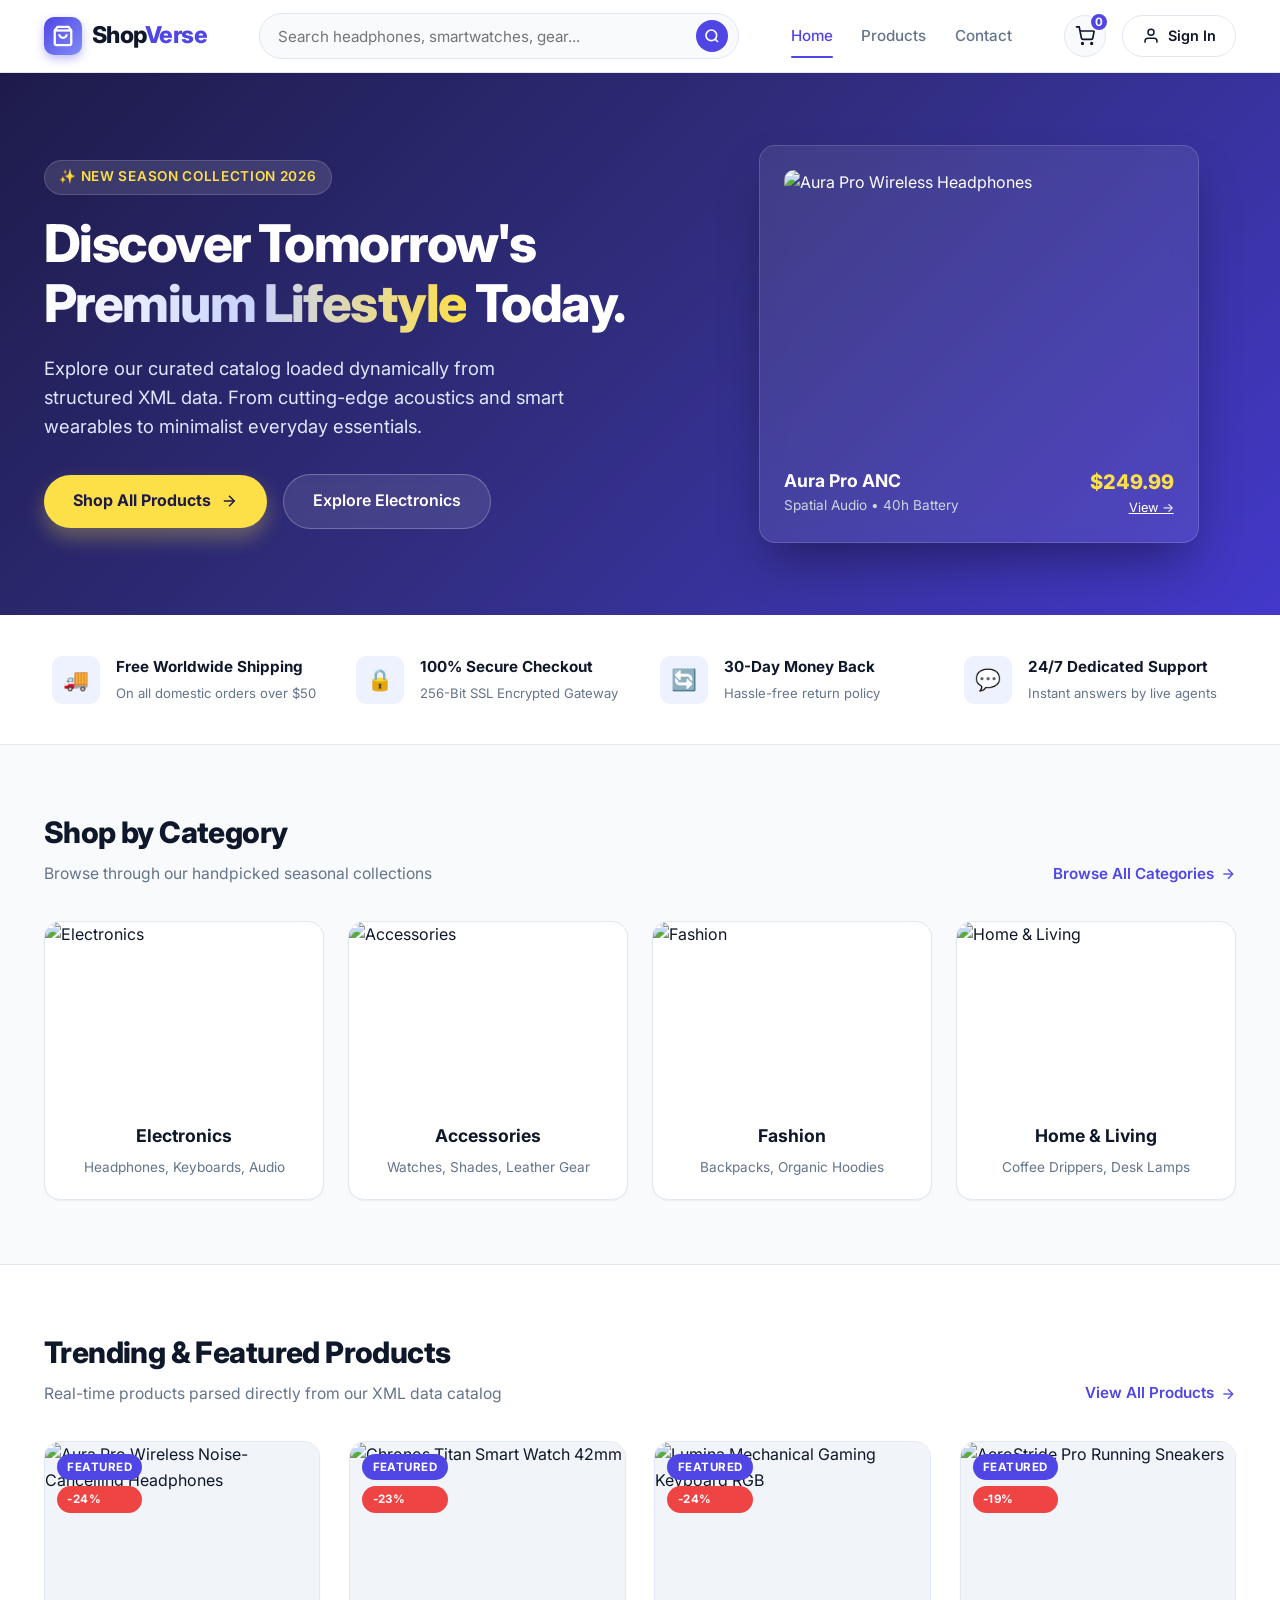
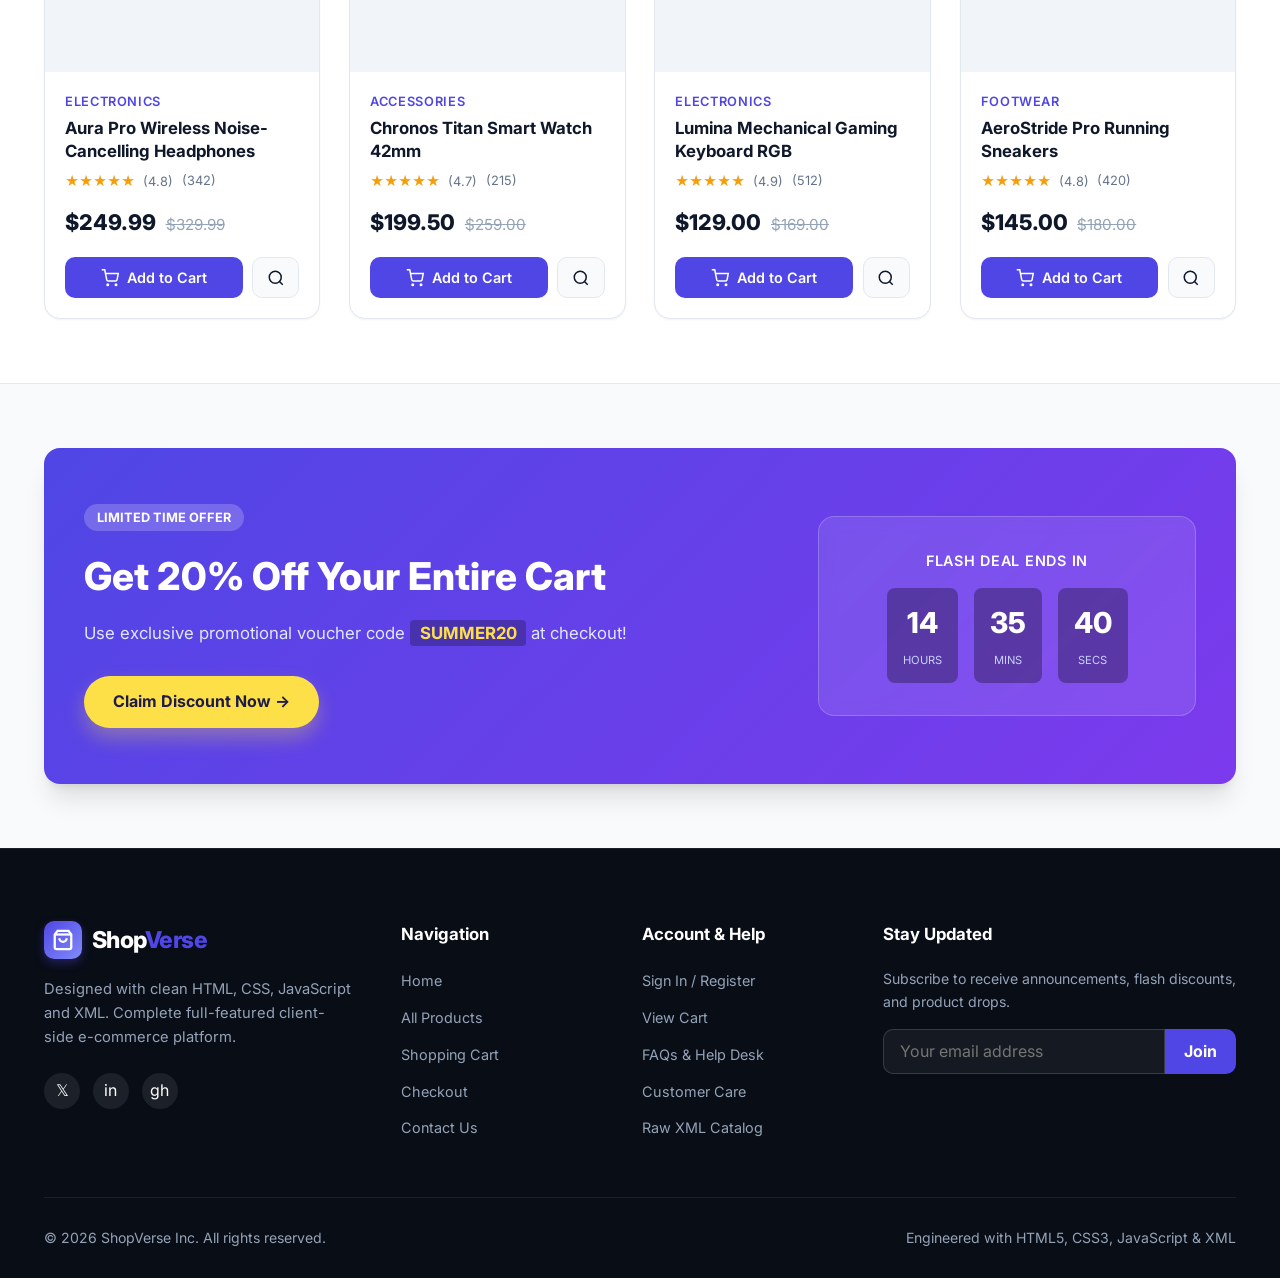
==== commit 6dc937b5: "chore: normalize EOF newlines across project files" ====
--- a/index.html
+++ b/index.html
@@ -404,3 +404,4 @@
     </script>
 </body>
 </html>
+
--- a/css/style.css
+++ b/css/style.css
@@ -2231,3 +2231,4 @@
         gap: 1rem;
     }
 }
+
